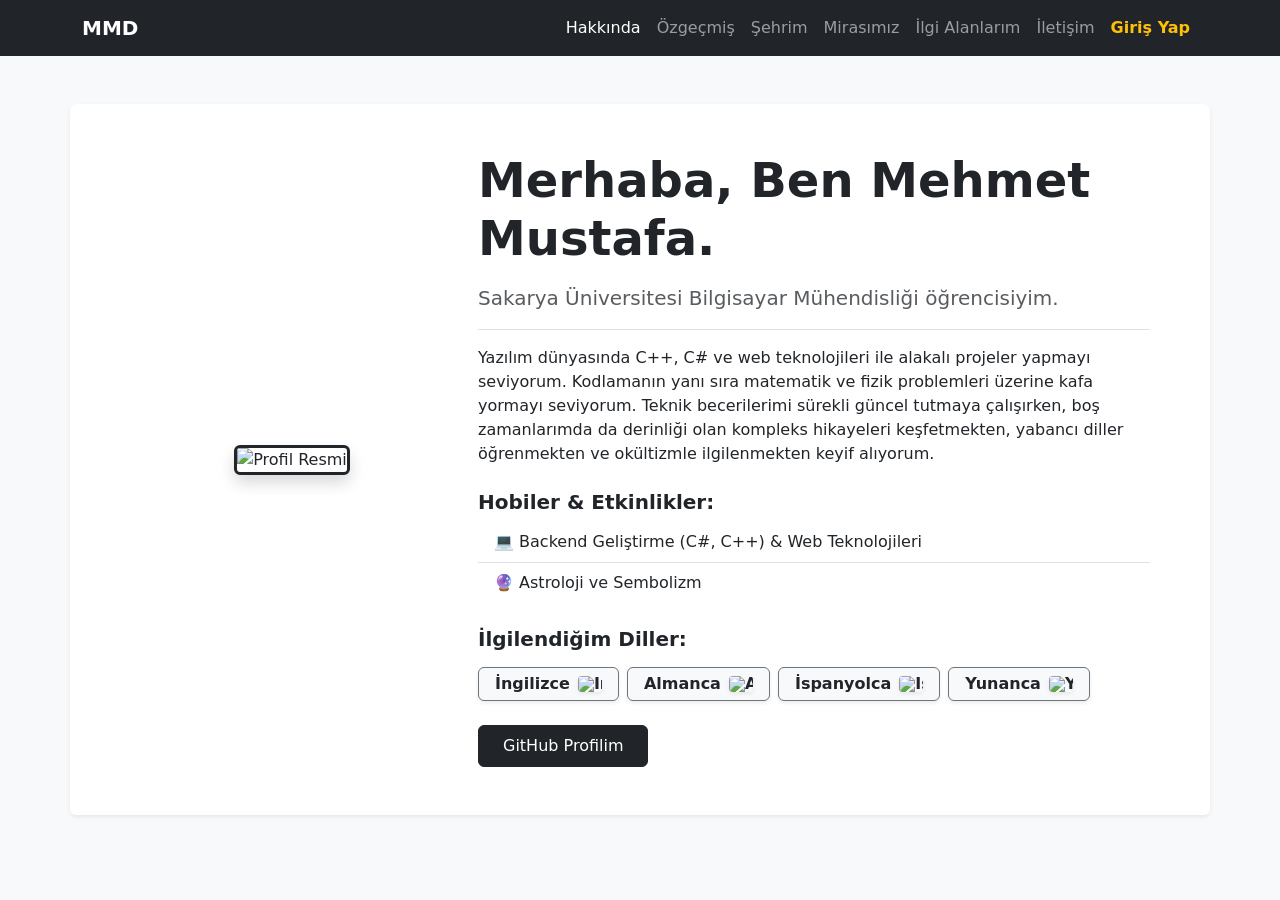
==== index.html @ d7f78bc9 "diller bolumune gercek bayrak gorselleri eklendi" ====
<!DOCTYPE html>
<html lang="tr">
<head>
    <meta charset="UTF-8">
    <meta name="viewport" content="width=device-width, initial-scale=1.0">
    <title>Hakkında | Mehmet Mustafa Doğan</title>
    <!-- Bootstrap CSS -->
    <link href="https://cdn.jsdelivr.net/npm/bootstrap@5.3.3/dist/css/bootstrap.min.css" rel="stylesheet">
    <link rel="stylesheet" href="style.css">
</head>
<body class="bg-light">

    <!-- Üst Menü (Navbar) -->
    <nav class="navbar navbar-expand-lg navbar-dark bg-dark">
        <div class="container">
            <a class="navbar-brand fw-bold" href="index.html">MMD</a>
            <button class="navbar-toggler" type="button" data-bs-toggle="collapse" data-bs-target="#navbarNav">
                <span class="navbar-toggler-icon"></span>
            </button>
            <div class="collapse navbar-collapse" id="navbarNav">
                <ul class="navbar-nav ms-auto">
                    <li class="nav-item"><a class="nav-link active" href="index.html">Hakkında</a></li>
                    <li class="nav-item"><a class="nav-link" href="cv.html">Özgeçmiş</a></li>
                    <li class="nav-item"><a class="nav-link" href="sehrim.html">Şehrim</a></li>
                    <li class="nav-item"><a class="nav-link" href="miras.html">Mirasımız</a></li>
                    <li class="nav-item"><a class="nav-link" href="ilgialanlari.html">İlgi Alanlarım</a></li>
                    <li class="nav-item"><a class="nav-link" href="iletisim.html">İletişim</a></li>
                    <li class="nav-item"><a class="nav-link text-warning fw-bold" href="login.html">Giriş Yap</a></li>
                </ul>
            </div>
        </div>
    </nav>

    <!-- Hakkında İçeriği -->
    <div class="container mt-5">
        <div class="row align-items-center bg-white p-5 rounded shadow-sm">
            
            <!-- Resim Alanı -->
            <div class="col-md-4 text-center mb-4 mb-md-0">
                <img src="https://via.placeholder.com/300" alt="Profil Resmi" class="img-fluid rounded border border-3 border-dark shadow">
            </div>
            
            <!-- Bilgi Alanı -->
            <div class="col-md-8">
                <h1 class="display-5 fw-bold text-dark mb-3">Merhaba, Ben Mehmet Mustafa.</h1>
                <p class="lead text-muted border-bottom pb-3">Sakarya Üniversitesi Bilgisayar Mühendisliği öğrencisiyim.</p>
                <p>Yazılım dünyasında C++, C# ve web teknolojileri ile alakalı projeler yapmayı seviyorum. Kodlamanın yanı sıra matematik ve fizik problemleri üzerine kafa yormayı seviyorum. Teknik becerilerimi sürekli güncel tutmaya çalışırken, boş zamanlarımda da derinliği olan kompleks hikayeleri keşfetmekten, yabancı diller öğrenmekten ve okültizmle ilgilenmekten keyif alıyorum.</p>
                
                <div class="mt-4">
                    <h5 class="fw-bold">Hobiler & Etkinlikler:</h5>
                    <ul class="list-group list-group-flush mb-4">
                        <li class="list-group-item bg-transparent">💻 Backend Geliştirme (C#, C++) & Web Teknolojileri</li>
                        <li class="list-group-item bg-transparent">🔮 Astroloji ve Sembolizm</li>
                    </ul>
                    
                    <!-- Diller Alanı (Gerçek Bayraklı) -->
                    <h5 class="fw-bold mt-4 mb-3">İlgilendiğim Diller:</h5>
                    <div class="d-flex flex-wrap gap-2 mb-4">
                        <span class="badge border border-secondary text-dark bg-light px-3 py-2 fs-6 shadow-sm d-inline-flex align-items-center gap-2">
                            İngilizce <img src="https://flagcdn.com/w40/gb.png" width="24" alt="İngiltere" class="rounded-1 shadow-sm">
                        </span>
                        <span class="badge border border-secondary text-dark bg-light px-3 py-2 fs-6 shadow-sm d-inline-flex align-items-center gap-2">
                            Almanca <img src="https://flagcdn.com/w40/de.png" width="24" alt="Almanya" class="rounded-1 shadow-sm">
                        </span>
                        <span class="badge border border-secondary text-dark bg-light px-3 py-2 fs-6 shadow-sm d-inline-flex align-items-center gap-2">
                            İspanyolca <img src="https://flagcdn.com/w40/es.png" width="24" alt="İspanya" class="rounded-1 shadow-sm">
                        </span>
                        <span class="badge border border-secondary text-dark bg-light px-3 py-2 fs-6 shadow-sm d-inline-flex align-items-center gap-2">
                            Yunanca <img src="https://flagcdn.com/w40/gr.png" width="24" alt="Yunanistan" class="rounded-1 shadow-sm">
                        </span>
                    </div>
                    
                    <!-- Bağlantı Şartı -->
                    <a href="https://github.com/mustafadgn0102" target="_blank" class="btn btn-dark px-4 py-2">GitHub Profilim</a>
                </div>
            </div>

        </div>
    </div>

    <!-- Bootstrap JS -->
    <script src="https://cdn.jsdelivr.net/npm/bootstrap@5.3.3/dist/js/bootstrap.bundle.min.js"></script>
</body>
</html>
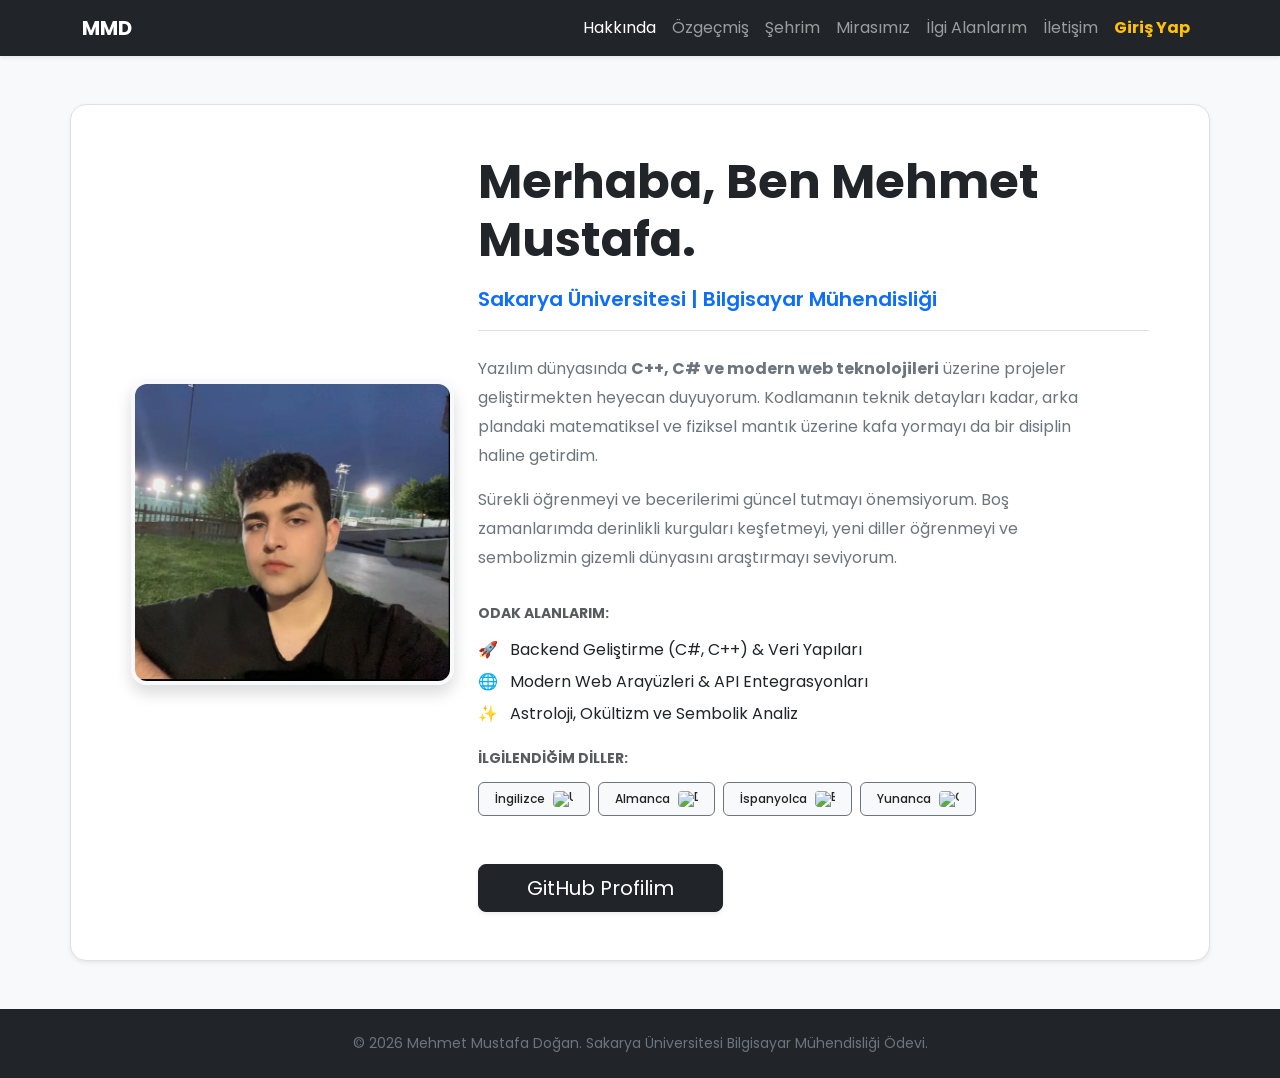
==== commit 48638475: "fotoğraflar düzenlendi" ====
--- a/index.html
+++ b/index.html
@@ -4,14 +4,21 @@
     <meta charset="UTF-8">
     <meta name="viewport" content="width=device-width, initial-scale=1.0">
     <title>Hakkında | Mehmet Mustafa Doğan</title>
-    <!-- Bootstrap CSS -->
+    
     <link href="https://cdn.jsdelivr.net/npm/bootstrap@5.3.3/dist/css/bootstrap.min.css" rel="stylesheet">
+    <link href="https://fonts.googleapis.com/css2?family=Poppins:wght@300;400;600&display=swap" rel="stylesheet">
     <link rel="stylesheet" href="style.css">
+    
+    <style>
+        body { font-family: 'Poppins', sans-serif; }
+        .profile-img { transition: transform 0.3s ease; }
+        .profile-img:hover { transform: scale(1.02); }
+        .badge { font-weight: 500; }
+    </style>
 </head>
 <body class="bg-light">
 
-    <!-- Üst Menü (Navbar) -->
-    <nav class="navbar navbar-expand-lg navbar-dark bg-dark">
+    <nav class="navbar navbar-expand-lg navbar-dark bg-dark shadow-sm">
         <div class="container">
             <a class="navbar-brand fw-bold" href="index.html">MMD</a>
             <button class="navbar-toggler" type="button" data-bs-toggle="collapse" data-bs-target="#navbarNav">
@@ -31,54 +38,64 @@
         </div>
     </nav>
 
-    <!-- Hakkında İçeriği -->
-    <div class="container mt-5">
-        <div class="row align-items-center bg-white p-5 rounded shadow-sm">
+    <main class="container mt-5 mb-5">
+        <div class="row align-items-center bg-white p-4 p-md-5 rounded-4 shadow-sm border">
             
-            <!-- Resim Alanı -->
             <div class="col-md-4 text-center mb-4 mb-md-0">
-                <img src="https://via.placeholder.com/300" alt="Profil Resmi" class="img-fluid rounded border border-3 border-dark shadow">
+                <img src="resimler/ez.jpg.jpeg" alt="Mehmet Mustafa Doğan" class="img-fluid rounded-4 border border-4 border-light shadow profile-img" style="max-height: 400px; width: 100%; object-fit: cover;">
             </div>
             
-            <!-- Bilgi Alanı -->
             <div class="col-md-8">
                 <h1 class="display-5 fw-bold text-dark mb-3">Merhaba, Ben Mehmet Mustafa.</h1>
-                <p class="lead text-muted border-bottom pb-3">Sakarya Üniversitesi Bilgisayar Mühendisliği öğrencisiyim.</p>
-                <p>Yazılım dünyasında C++, C# ve web teknolojileri ile alakalı projeler yapmayı seviyorum. Kodlamanın yanı sıra matematik ve fizik problemleri üzerine kafa yormayı seviyorum. Teknik becerilerimi sürekli güncel tutmaya çalışırken, boş zamanlarımda da derinliği olan kompleks hikayeleri keşfetmekten, yabancı diller öğrenmekten ve okültizmle ilgilenmekten keyif alıyorum.</p>
+                <p class="lead text-primary fw-semibold border-bottom pb-3 mb-4">Sakarya Üniversitesi | Bilgisayar Mühendisliği</p>
                 
-                <div class="mt-4">
-                    <h5 class="fw-bold">Hobiler & Etkinlikler:</h5>
-                    <ul class="list-group list-group-flush mb-4">
-                        <li class="list-group-item bg-transparent">💻 Backend Geliştirme (C#, C++) & Web Teknolojileri</li>
-                        <li class="list-group-item bg-transparent">🔮 Astroloji ve Sembolizm</li>
+                <div class="pe-lg-5">
+                    <p class="text-secondary" style="line-height: 1.8;">
+                        Yazılım dünyasında <strong>C++, C# ve modern web teknolojileri</strong> üzerine projeler geliştirmekten heyecan duyuyorum. Kodlamanın teknik detayları kadar, arka plandaki matematiksel ve fiziksel mantık üzerine kafa yormayı da bir disiplin haline getirdim.
+                    </p>
+                    <p class="text-secondary" style="line-height: 1.8;">
+                        Sürekli öğrenmeyi ve becerilerimi güncel tutmayı önemsiyorum. Boş zamanlarımda derinlikli kurguları keşfetmeyi, yeni diller öğrenmeyi ve sembolizmin gizemli dünyasını araştırmayı seviyorum.
+                    </p>
+                </div>
+                
+                <div class="mt-4 pt-2">
+                    <h5 class="fw-bold mb-3 small text-uppercase text-muted">Odak Alanlarım:</h5>
+                    <ul class="list-unstyled mb-4">
+                        <li class="mb-2">🚀 <span class="ms-2">Backend Geliştirme (C#, C++) & Veri Yapıları</span></li>
+                        <li class="mb-2">🌐 <span class="ms-2">Modern Web Arayüzleri & API Entegrasyonları</span></li>
+                        <li class="mb-2">✨ <span class="ms-2">Astroloji, Okültizm ve Sembolik Analiz</span></li>
                     </ul>
                     
-                    <!-- Diller Alanı (Gerçek Bayraklı) -->
-                    <h5 class="fw-bold mt-4 mb-3">İlgilendiğim Diller:</h5>
-                    <div class="d-flex flex-wrap gap-2 mb-4">
-                        <span class="badge border border-secondary text-dark bg-light px-3 py-2 fs-6 shadow-sm d-inline-flex align-items-center gap-2">
-                            İngilizce <img src="https://flagcdn.com/w40/gb.png" width="24" alt="İngiltere" class="rounded-1 shadow-sm">
+                    <h5 class="fw-bold mb-3 small text-uppercase text-muted">İlgilendiğim Diller:</h5>
+                    <div class="d-flex flex-wrap gap-2 mb-5">
+                        <span class="badge border border-secondary text-dark bg-light px-3 py-2 d-inline-flex align-items-center gap-2">
+                            İngilizce <img src="https://flagcdn.com/w40/gb.png" width="20" alt="UK" class="rounded-1">
                         </span>
-                        <span class="badge border border-secondary text-dark bg-light px-3 py-2 fs-6 shadow-sm d-inline-flex align-items-center gap-2">
-                            Almanca <img src="https://flagcdn.com/w40/de.png" width="24" alt="Almanya" class="rounded-1 shadow-sm">
+                        <span class="badge border border-secondary text-dark bg-light px-3 py-2 d-inline-flex align-items-center gap-2">
+                            Almanca <img src="https://flagcdn.com/w40/de.png" width="20" alt="DE" class="rounded-1">
                         </span>
-                        <span class="badge border border-secondary text-dark bg-light px-3 py-2 fs-6 shadow-sm d-inline-flex align-items-center gap-2">
-                            İspanyolca <img src="https://flagcdn.com/w40/es.png" width="24" alt="İspanya" class="rounded-1 shadow-sm">
+                        <span class="badge border border-secondary text-dark bg-light px-3 py-2 d-inline-flex align-items-center gap-2">
+                            İspanyolca <img src="https://flagcdn.com/w40/es.png" width="20" alt="ES" class="rounded-1">
                         </span>
-                        <span class="badge border border-secondary text-dark bg-light px-3 py-2 fs-6 shadow-sm d-inline-flex align-items-center gap-2">
-                            Yunanca <img src="https://flagcdn.com/w40/gr.png" width="24" alt="Yunanistan" class="rounded-1 shadow-sm">
+                        <span class="badge border border-secondary text-dark bg-light px-3 py-2 d-inline-flex align-items-center gap-2">
+                            Yunanca <img src="https://flagcdn.com/w40/gr.png" width="20" alt="GR" class="rounded-1">
                         </span>
                     </div>
                     
-                    <!-- Bağlantı Şartı -->
-                    <a href="https://github.com/mustafadgn0102" target="_blank" class="btn btn-dark px-4 py-2">GitHub Profilim</a>
+                    <a href="https://github.com/mustafadgn0102" target="_blank" class="btn btn-dark btn-lg px-5 py-2 shadow-sm rounded-3">
+                        <i class="bi bi-github"></i> GitHub Profilim
+                    </a>
                 </div>
             </div>
+        </div>
+    </main>
 
+    <footer class="bg-dark text-white text-center py-4 mt-5">
+        <div class="container">
+            <p class="mb-0 small text-secondary">&copy; 2026 Mehmet Mustafa Doğan. Sakarya Üniversitesi Bilgisayar Mühendisliği Ödevi.</p>
         </div>
-    </div>
+    </footer>
 
-    <!-- Bootstrap JS -->
     <script src="https://cdn.jsdelivr.net/npm/bootstrap@5.3.3/dist/js/bootstrap.bundle.min.js"></script>
 </body>
 </html>
--- a/style.css
+++ b/style.css
@@ -0,0 +1 @@
+/* Özel CSS kodlarımız buraya eklenecek */
